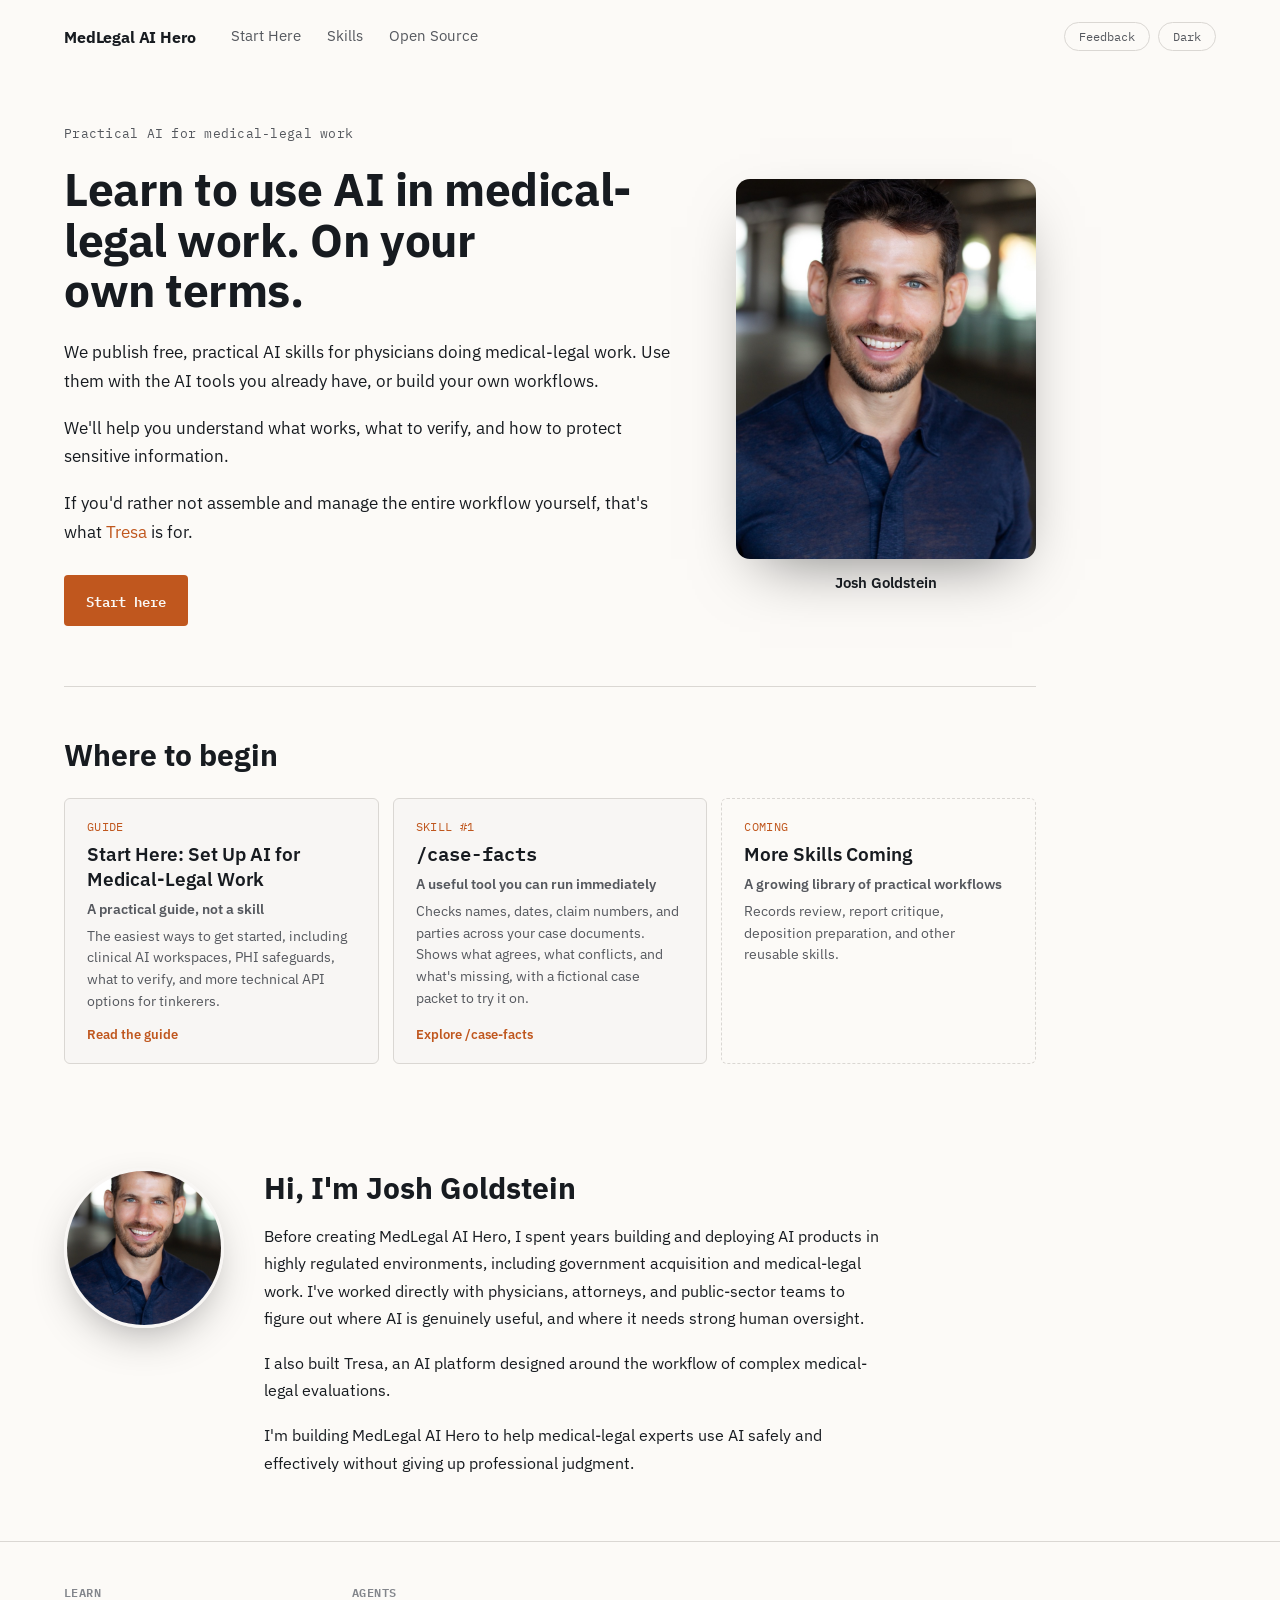
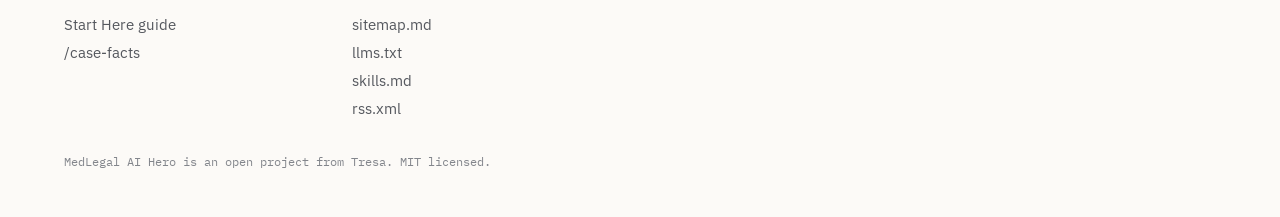
==== docs/index.html @ c1d2e27a "site: connect the Feedback form, warn against patient information The form posted to a placeholder I" ====
<!DOCTYPE html>
<html lang="en">
<head>
<meta charset="utf-8">
<meta name="viewport" content="width=device-width, initial-scale=1">
<title>MedLegal AI Hero. Learn to use AI in medical-legal work.</title>
<meta name="description" content="Free, practical AI skills for physicians doing medical-legal work. Use them with the AI tools you already have, or build your own workflows.">
<link rel="preconnect" href="https://fonts.googleapis.com">
<link href="https://fonts.googleapis.com/css2?family=IBM+Plex+Sans:wght@400;500;600;700&family=IBM+Plex+Mono:wght@400;500;600&display=swap" rel="stylesheet">
<link rel="stylesheet" href="style.css">
<script>
  (function () {
    try {
      var t = localStorage.getItem('qme-theme');
      if (t === 'dark' || t === 'light') document.documentElement.dataset.theme = t;
    } catch (e) {}
  })();
</script>
</head>
<body>

<header class="top">
  <a class="brand" href="./" aria-current="page">MedLegal AI Hero</a>
  <nav class="nav" aria-label="Site">
    <a href="start-here.html">Start Here</a>
    <a href="skills.html">Skills</a>
    <a href="https://github.com/jkgoldst/qme-skills" target="_blank" rel="noopener">Open Source</a>
  </nav>
  <div class="top-actions">
    <button class="btn-pill" id="feedback-open">Feedback</button>
    <button class="btn-pill" id="theme-toggle" aria-label="Toggle dark mode">Dark</button>
  </div>
</header>

<main class="main">

  <section class="hero hero-split">
    <div class="hero-text">
      <div class="eyebrow">Practical AI for medical-legal work</div>
      <h1>Learn to use AI in medical-legal work. On your own terms.</h1>
      <div class="prose lede">
        <p>We publish free, practical AI skills for physicians doing medical-legal work. Use them with the AI tools you already have, or build your own workflows.</p>
        <p>We'll help you understand what works, what to verify, and how to protect sensitive information.</p>
        <p>If you'd rather not assemble and manage the entire workflow yourself, that's what <a class="accent" href="https://www.tresagroup.com/" target="_blank" rel="noopener">Tresa</a> is for.</p>
      </div>
      <div class="cta-row"><a class="btn-primary" href="start-here.html">Start here</a></div>
    </div>
    <figure class="hero-photo">
      <img src="assets/josh.jpg" alt="Josh Goldstein" onerror="this.parentNode.classList.add('missing')">
      <div class="photo-fallback" aria-hidden="true">JG</div>
      <figcaption><span class="photo-name">Josh Goldstein</span></figcaption>
    </figure>
  </section>

  <hr class="rule">
  <section class="path" id="path">
    <h2>Where to begin</h2>
    <div class="path-grid">
      <a class="path-card" href="start-here.html">
        <div class="path-step">Guide</div>
        <h3>Start Here: Set Up AI for Medical-Legal Work</h3>
        <div class="path-sub">A practical guide, not a skill</div>
        <div class="path-desc">The easiest ways to get started, including clinical AI workspaces, PHI safeguards, what to verify, and more technical API options for tinkerers.</div>
        <div class="m-link">Read the guide</div>
      </a>
      <a class="path-card" href="case-facts.html">
        <div class="path-step">Skill #1</div>
        <h3 class="mono">/case-facts</h3>
        <div class="path-sub">A useful tool you can run immediately</div>
        <div class="path-desc">Checks names, dates, claim numbers, and parties across your case documents. Shows what agrees, what conflicts, and what's missing, with a fictional case packet to try it on.</div>
        <div class="m-link">Explore /case-facts</div>
      </a>
      <div class="path-card soon">
        <div class="path-step">Coming</div>
        <h3>More Skills Coming</h3>
        <div class="path-sub">A growing library of practical workflows</div>
        <div class="path-desc">Records review, report critique, deposition preparation, and other reusable skills.</div>
      </div>
    </div>
  </section>

  <section class="bio" id="about">
    <img class="bio-photo" src="assets/josh.jpg" alt="Josh Goldstein">
    <div class="bio-text">
      <h2>Hi, I'm Josh Goldstein</h2>
      <div class="prose">
        <p>Before creating MedLegal AI Hero, I spent years building and deploying AI products in highly regulated environments, including government acquisition and medical-legal work. I've worked directly with physicians, attorneys, and public-sector teams to figure out where AI is genuinely useful, and where it needs strong human oversight.</p>
        <p>I also built Tresa, an AI platform designed around the workflow of complex medical-legal evaluations.</p>
        <p>I'm building MedLegal AI Hero to help medical-legal experts use AI safely and effectively without giving up professional judgment.</p>
      </div>
    </div>
  </section>

</main>

<footer class="foot">
  <div class="foot-cols">
    <div>
      <h3>Learn</h3>
      <ul>
        <li><a href="start-here.html">Start Here guide</a></li>
        <li><a href="case-facts.html">/case-facts</a></li>
      </ul>
    </div>
    <div>
      <h3>Agents</h3>
      <ul>
        <li><a href="sitemap.md" target="_blank" rel="noopener">sitemap.md</a></li>
        <li><a href="llms.txt" target="_blank" rel="noopener">llms.txt</a></li>
        <li><a href="skills.md" target="_blank" rel="noopener">skills.md</a></li>
        <li><a href="rss.xml" target="_blank" rel="noopener">rss.xml</a></li>
      </ul>
    </div>
  </div>
  <div class="foot-line">MedLegal AI Hero is an open project from Tresa. MIT licensed.</div>
</footer>

<dialog class="feedback" id="feedback">
  <form method="dialog" class="feedback-form" id="feedback-form" action="https://formspree.io/f/mqpqjgvn" data-endpoint="https://formspree.io/f/mqpqjgvn">
    <div class="feedback-head"><span>Feedback</span><button type="button" class="btn-pill" id="feedback-close" aria-label="Close">Close</button></div>
    <label>What would make this more useful?<textarea name="message" rows="5" required></textarea></label>
    <label>Email, if you want a reply<input type="email" name="email" autocomplete="email"></label>
    <input type="hidden" name="page" value="">
    <div class="feedback-foot">
      <button type="submit" class="btn-primary">Send</button>
      <span class="note">Goes to Formspree, then to us. Do not include patient information.</span>
    </div>
  </form>
  <div class="feedback-done" id="feedback-done" hidden>Thank you. Read and appreciated.</div>
</dialog>

<script src="site.js"></script>
</body>
</html>
---- docs/style.css ----
/* MedLegal AI Hero. Tokens from the original Claude Design canvas. */

:root {
  --hue: 45;
  --bg: oklch(0.985 0.004 75);
  --bg-alt: oklch(0.96 0.005 75);
  --surface: oklch(0.975 0.004 75);
  --rail-bg: oklch(0.965 0.005 75);
  --fg: oklch(0.22 0.012 260);
  --muted: oklch(0.46 0.01 260);
  --muted-faint: oklch(0.62 0.01 260);
  --border: oklch(0.88 0.006 75);
  --accent: oklch(0.58 0.15 var(--hue));
  --accent-border: oklch(0.60 0.15 var(--hue));
  --on-accent: oklch(0.98 0.004 75);
  --danger-text: oklch(0.42 0.15 25);
  --danger-bg: oklch(0.90 0.06 25);
  --terminal-bg: oklch(0.18 0.01 260);
  --terminal-fg: oklch(0.92 0.005 90);
  --terminal-muted: oklch(0.58 0.01 260);
  --terminal-border: oklch(0.28 0.012 260);
  --sans: 'IBM Plex Sans', sans-serif;
  --mono: 'IBM Plex Mono', monospace;
  --pad-x: 64px;
}

:root[data-theme="dark"] {
  --bg: oklch(0.17 0.008 260);
  --bg-alt: oklch(0.205 0.009 260);
  --surface: oklch(0.215 0.009 260);
  --rail-bg: oklch(0.15 0.008 260);
  --fg: oklch(0.93 0.006 90);
  --muted: oklch(0.68 0.01 260);
  --muted-faint: oklch(0.50 0.01 260);
  --border: oklch(0.30 0.012 260);
  --accent: oklch(0.72 0.15 var(--hue));
  --accent-border: oklch(0.72 0.15 var(--hue));
  --on-accent: oklch(0.15 0.01 260);
  --danger-text: oklch(0.75 0.14 25);
  --danger-bg: oklch(0.30 0.09 25);
  --terminal-bg: oklch(0.12 0.01 260);
  --terminal-fg: oklch(0.90 0.005 90);
  --terminal-border: oklch(0.26 0.012 260);
}

@media (prefers-color-scheme: dark) {
  :root:not([data-theme="light"]) {
    --bg: oklch(0.17 0.008 260);
    --bg-alt: oklch(0.205 0.009 260);
    --surface: oklch(0.215 0.009 260);
    --rail-bg: oklch(0.15 0.008 260);
    --fg: oklch(0.93 0.006 90);
    --muted: oklch(0.68 0.01 260);
    --muted-faint: oklch(0.50 0.01 260);
    --border: oklch(0.30 0.012 260);
    --accent: oklch(0.72 0.15 var(--hue));
    --accent-border: oklch(0.72 0.15 var(--hue));
    --on-accent: oklch(0.15 0.01 260);
    --danger-text: oklch(0.75 0.14 25);
    --danger-bg: oklch(0.30 0.09 25);
    --terminal-bg: oklch(0.12 0.01 260);
    --terminal-fg: oklch(0.90 0.005 90);
    --terminal-border: oklch(0.26 0.012 260);
  }
}

* { box-sizing: border-box; }
body {
  margin: 0;
  font-family: var(--sans);
  background: var(--bg);
  color: var(--fg);
  min-height: 100vh;
  transition: background 0.2s, color 0.2s;
}
a { text-decoration: none; color: inherit; }
button { font: inherit; cursor: pointer; }
ol, ul { list-style: none; margin: 0; padding: 0; }
h1, h2, h3, p { margin: 0; }
.mono { font-family: var(--mono); }
.muted { color: var(--muted); }
.danger { color: var(--danger-text); font-weight: 600; }
.accent { color: var(--accent); }

/* Main */
.main { max-width: 1100px; }
.btn-pill { background: none; border: 1px solid var(--border); border-radius: 20px; padding: 6px 14px; font-family: var(--mono); font-size: 12px; color: var(--muted); }
.btn-outline { background: none; border: 1px solid var(--border); border-radius: 4px; padding: 14px 22px; font-family: var(--mono); font-size: 14px; color: var(--fg); display: inline-block; }
.topbar .btn-outline { padding: 8px 12px; font-family: var(--sans); font-size: 13px; }
.btn-primary { background: var(--accent); color: var(--on-accent); font-family: var(--mono); font-size: 14px; font-weight: 600; padding: 14px 22px; border-radius: 4px; display: inline-block; }

/* Hero */
.hero { padding: 64px var(--pad-x) 72px; max-width: calc(900px + var(--pad-x)); }
.eyebrow { font-family: var(--mono); font-size: 13px; color: var(--muted); margin-bottom: 22px; letter-spacing: 0.02em; }
.cmd { font-family: var(--mono); font-size: 40px; font-weight: 600; color: var(--accent); margin-bottom: 20px; letter-spacing: -0.01em; }
h1 { font-size: 46px; line-height: 1.1; font-weight: 700; margin: 0 0 22px; letter-spacing: -0.01em; text-wrap: pretty; }
.lede { font-size: 18px; line-height: 1.65; color: var(--muted); max-width: 640px; margin-bottom: 36px; text-wrap: pretty; }
.lede-sm { font-size: 16px; line-height: 1.65; color: var(--muted); max-width: 640px; margin-bottom: 44px; }
.cta-row { display: flex; flex-wrap: wrap; gap: 14px; margin-bottom: 20px; }

/* Install box */
.install { margin-top: 38px; max-width: 620px; border: 1px solid var(--border); border-radius: 6px; background: var(--surface); overflow: hidden; }
.tabs { display: flex; border-bottom: 1px solid var(--border); }
.tab { flex: 1; background: none; border: 0; padding: 12px 14px; font-family: var(--mono); font-size: 13px; color: var(--muted); border-bottom: 2px solid transparent; }
.tab.active { color: var(--fg); border-bottom-color: var(--accent); }
.tab-panel { padding: 20px 22px; }
.steps { list-style: decimal; padding-left: 22px; display: flex; flex-direction: column; gap: 10px; font-size: 15px; line-height: 1.55; }
.steps a { color: var(--accent); font-weight: 600; }
.note { font-size: 13px; color: var(--muted-faint); margin-top: 14px; line-height: 1.55; }
.terminal { background: var(--terminal-bg); border-radius: 6px; padding: 20px 22px; display: flex; align-items: center; justify-content: space-between; gap: 16px; }
.terminal-cmd { font-family: var(--mono); font-size: 14px; color: var(--terminal-fg); overflow-x: auto; white-space: nowrap; }
.terminal .prompt { color: var(--terminal-muted); }
.btn-terminal { background: none; border: 1px solid var(--terminal-border); color: var(--terminal-fg); font-family: var(--mono); font-size: 12px; padding: 8px 12px; border-radius: 4px; flex-shrink: 0; }

/* Bands */
.band { padding: 80px var(--pad-x); background: var(--bg-alt); border-top: 1px solid var(--border); border-bottom: 1px solid var(--border); }
.band-inner { max-width: 960px; }
.band-inner.wide { max-width: 1040px; }
h2 { font-size: 30px; font-weight: 700; margin-bottom: 36px; }
.band-inner.wide h2 { margin-bottom: 12px; }
.band-inner.wide .lede-sm { max-width: 600px; margin-bottom: 40px; }

.controls { border-top: 1px solid var(--border); }
.controls li { display: flex; gap: 20px; padding: 16px 0; border-bottom: 1px solid var(--border); align-items: baseline; }
.controls .idx { font-family: var(--mono); font-size: 13px; color: var(--accent); flex-shrink: 0; width: 26px; }
.controls li > span:last-child { font-size: 16px; line-height: 1.5; }
.foot-note { margin-top: 24px; font-size: 14px; color: var(--muted-faint); }
.foot-note a { color: var(--accent); }

/* Sample finding */
.sample { padding: 20px var(--pad-x) 90px; }
.finding { max-width: 760px; border-radius: 8px; overflow: hidden; background: var(--terminal-bg); box-shadow: 0 20px 60px -20px rgba(0,0,0,0.35); }
.finding-head { display: flex; align-items: center; justify-content: space-between; padding: 14px 22px; border-bottom: 1px solid var(--terminal-border); }
.finding-label { font-family: var(--mono); font-size: 12px; color: var(--terminal-muted); letter-spacing: 0.03em; }
.pill-danger { font-family: var(--mono); font-size: 12px; font-weight: 600; color: var(--danger-text); background: var(--danger-bg); padding: 4px 10px; border-radius: 3px; }
.finding-body { padding: 28px 26px 30px; }
.finding-title { font-size: 19px; font-weight: 600; color: var(--terminal-fg); margin-bottom: 18px; line-height: 1.4; }
.finding-status { display: flex; align-items: center; gap: 10px; margin-bottom: 20px; font-family: var(--mono); font-size: 13px; }
.finding-status .muted { color: var(--terminal-muted); }
.verified { display: inline-flex; align-items: center; gap: 6px; color: var(--accent); font-weight: 600; }
.dot { width: 6px; height: 6px; border-radius: 50%; background: var(--accent); display: inline-block; }
.finding-fields { margin: 0; display: flex; flex-direction: column; gap: 16px; font-size: 14.5px; line-height: 1.6; }
.finding-fields dt { font-family: var(--mono); font-size: 12px; color: var(--terminal-muted); margin-bottom: 4px; letter-spacing: 0.03em; }
.finding-fields dd { margin: 0 0 0; color: var(--terminal-fg); }
.finding-fields dd + dt { margin-top: 0; }
.finding-foot { margin-top: 22px; padding-top: 16px; border-top: 1px solid var(--terminal-border); font-family: var(--mono); font-size: 12px; color: var(--terminal-muted); }
.sample .foot-note { max-width: 760px; margin-top: 16px; font-size: 13px; }

/* Header + footer */
.top { display: flex; align-items: center; gap: 36px; padding: 20px var(--pad-x) 0; }
.brand { font-weight: 700; font-size: 16px; letter-spacing: -0.01em; }
.nav { display: flex; gap: 26px; flex: 1; }
.nav a { font-size: 14.5px; color: var(--muted); padding: 6px 0; border-bottom: 2px solid transparent; }
.nav a:hover { color: var(--fg); }
.nav a[aria-current="page"] { color: var(--fg); font-weight: 600; border-bottom-color: var(--accent); }
.foot { padding: 40px var(--pad-x) 48px; border-top: 1px solid var(--border); margin-top: 40px; }
.foot-cols { display: grid; grid-template-columns: repeat(auto-fit, minmax(200px, 240px)); gap: 32px 48px; margin-bottom: 36px; }
.foot h3 { font-family: var(--mono); font-size: 12px; font-weight: 600; letter-spacing: 0.04em; text-transform: uppercase; color: var(--muted-faint); margin: 0 0 12px; }
.foot ul { list-style: none; margin: 0; padding: 0; display: flex; flex-direction: column; gap: 8px; }
.foot li a, .foot-placeholder { font-size: 14.5px; color: var(--muted); }
.foot li a:hover { color: var(--fg); }
.foot-placeholder { color: var(--muted-faint); cursor: default; }
.foot-line { font-family: var(--mono); font-size: 12px; color: var(--muted-faint); }

/* Hero */
.hero { padding: 72px var(--pad-x) 32px; }
.hero h1 { font-size: 52px; }
.hero .lede { margin-bottom: 28px; }
.hero-sub h1 { margin-bottom: 8px; }
.hero-sub .cmd { font-size: 22px; margin-bottom: 18px; }
.hero-sub .lede-sm { margin-bottom: 28px; }

/* Lifecycle strip */
.strip { padding: 16px var(--pad-x) 48px; }
.tl { position: relative; padding-top: 6px; }
.tl-line { position: absolute; left: 0; right: 0; top: 11px; height: 1px; background: var(--border); }
.tl-ticks { display: grid; grid-template-columns: repeat(7, 1fr); position: relative; }
.tick { display: flex; flex-direction: column; gap: 10px; }
.tick-dot { width: 11px; height: 11px; border-radius: 50%; border: 1px solid var(--border); background: var(--bg); display: block; }
.tick.pinned .tick-dot { background: var(--accent); border-color: var(--accent); }
.tick-label { font-size: 13px; color: var(--muted-faint); }
.tick.pinned .tick-label { color: var(--fg); font-weight: 600; }
.tl-cards { display: grid; grid-template-columns: repeat(7, 1fr); gap: 0 12px; margin-top: 18px; }
.tl-card { grid-column: var(--slot) / span 2; border: 1px solid var(--accent-border); border-radius: 6px; padding: 16px 18px; background: var(--surface); display: block; transition: box-shadow 0.15s; }
.tl-card:hover { box-shadow: 0 6px 24px -12px rgba(0,0,0,0.35); }
.m-name { font-size: 15px; font-weight: 600; }
.m-cmd { font-family: var(--mono); font-size: 13px; color: var(--accent); margin-top: 4px; }
.m-cmd.invite { font-family: var(--sans); color: var(--muted); font-style: italic; }
.m-desc { font-size: 13.5px; color: var(--muted); line-height: 1.5; margin-top: 8px; }
.m-link { font-size: 13px; color: var(--accent); font-weight: 600; margin-top: 10px; }
.strip-note { font-size: 13px; color: var(--muted-faint); margin-top: 14px; font-family: var(--mono); }

/* Sections */
.peer { padding: 56px var(--pad-x); border-top: 1px solid var(--border); border-bottom: 1px solid var(--border); background: var(--bg-alt); }
.peer-line { font-size: 24px; line-height: 1.35; font-weight: 600; max-width: 760px; text-wrap: pretty; }
.peer-sub { margin-top: 14px; font-size: 15px; color: var(--muted); max-width: 640px; }
.peer-sub a { color: var(--accent); font-weight: 600; }
.section { padding: 64px var(--pad-x) 24px; max-width: calc(760px + var(--pad-x)); }
.section.wide { max-width: calc(1040px + var(--pad-x)); }
.section h2 { margin-bottom: 16px; }
.section .lede-sm { margin-bottom: 0; }
.numbered { list-style: decimal; padding-left: 22px; display: flex; flex-direction: column; gap: 12px; font-size: 16px; line-height: 1.55; max-width: 640px; }
.start { padding: 64px var(--pad-x) 32px; max-width: calc(680px + var(--pad-x)); }
.start h2 { margin-bottom: 12px; }
.start .lede-sm { margin-bottom: 24px; }
.trust { padding: 32px var(--pad-x) 48px; max-width: calc(680px + var(--pad-x)); }

/* Two ways */
.ways { padding: 56px var(--pad-x) 48px; max-width: calc(1000px + var(--pad-x)); }
.ways h2 { margin-bottom: 28px; }
.ways-grid { display: grid; grid-template-columns: repeat(2, minmax(0, 1fr)); gap: 40px; }
.way h3 { font-size: 20px; font-weight: 600; margin-bottom: 14px; line-height: 1.3; }
.way .prose { font-size: 16px; gap: 14px; }
.ways-line { margin-top: 36px; font-size: 20px; font-weight: 600; line-height: 1.4; max-width: 760px; text-wrap: pretty; }
.ways-cta { margin-top: 12px; font-size: 15px; }
.ways-cta a { color: var(--accent); font-weight: 600; }
.skill-group { font-family: var(--mono); font-size: 13px; font-weight: 600; letter-spacing: 0.03em; text-transform: uppercase; color: var(--muted); margin: 0 0 14px; }
.skills-more + .skill-group { margin-top: 40px; }
.skill-group-empty { font-size: 15px; color: var(--muted-faint); }
.trust h2 { margin-bottom: 12px; }
.trust .lede-sm { margin-bottom: 0; }
.compat { margin-top: 20px; font-size: 13.5px; color: var(--muted); line-height: 1.55; border-top: 1px solid var(--border); padding-top: 14px; }
.compat-label { font-family: var(--mono); font-size: 11px; letter-spacing: 0.04em; text-transform: uppercase; color: var(--muted-faint); margin-right: 8px; }
.tech { margin: 24px var(--pad-x) 40px; max-width: 680px; border-top: 1px solid var(--border); padding-top: 20px; }
.tech summary { font-family: var(--mono); font-size: 13px; color: var(--muted); cursor: pointer; }
.tech-body { margin-top: 18px; display: flex; flex-direction: column; gap: 14px; font-size: 14px; color: var(--muted); line-height: 1.55; }
.tech-body a { color: var(--accent); }
.band .controls { margin-top: -12px; }

/* Families table */
.families { width: 100%; border-collapse: collapse; font-size: 14.5px; line-height: 1.5; margin-top: 8px; }
.families th { text-align: left; font-family: var(--mono); font-size: 11px; letter-spacing: 0.04em; text-transform: uppercase; color: var(--muted-faint); padding: 0 16px 10px 0; border-bottom: 1px solid var(--border); font-weight: 500; }
.families td { padding: 14px 16px 14px 0; border-bottom: 1px solid var(--border); vertical-align: top; }
.families td:first-child { font-weight: 600; white-space: nowrap; }
.families td:nth-child(3) { color: var(--muted); }
.tag-open, .tag-managed { font-family: var(--mono); font-size: 11px; padding: 2px 8px; border-radius: 3px; white-space: nowrap; }
.tag-open { color: var(--on-accent); background: var(--accent); }
.tag-managed { color: var(--muted); border: 1px solid var(--border); }

/* Invitation form */
.invite { display: flex; flex-direction: column; gap: 16px; max-width: 420px; }
.invite label { display: flex; flex-direction: column; gap: 6px; font-size: 14px; font-weight: 500; }
.invite input { font: inherit; padding: 10px 12px; border: 1px solid var(--border); border-radius: 4px; background: var(--surface); color: var(--fg); }
.invite input:focus { outline: 2px solid var(--accent); outline-offset: 1px; }
.invite .btn-primary { align-self: flex-start; border: 0; }
.invite .note { margin-top: 0; }
.invite-done { font-size: 16px; color: var(--fg); }

/* Mobile */
@media (max-width: 860px) {
  :root { --pad-x: 20px; }
  .hero { padding-top: 40px; }
  .hero h1 { font-size: 36px; }
  .tl-ticks, .tl-cards { grid-template-columns: 1fr; gap: 12px; }
  .tl-line { display: none; }
  .tick { flex-direction: row; align-items: center; }
  .tl-card { grid-column: auto; }
  .families thead { display: none; }
  .families td { display: block; padding: 4px 0; border: 0; white-space: normal; }
  .families td:first-child { padding-top: 14px; }
  .families tr { display: block; border-bottom: 1px solid var(--border); padding-bottom: 12px; }
}

[hidden] { display: none !important; }

/* Start Here: split hero with photo */
.hero-split { display: grid; grid-template-columns: minmax(0, 1fr) 300px; gap: 48px; align-items: center; max-width: calc(1040px + var(--pad-x)); }
.hero-split h1 { font-size: 46px; }
.hero-photo { margin: 0; display: flex; flex-direction: column; align-items: center; gap: 14px; }
.hero-photo img { width: 300px; height: 380px; border-radius: 14px; object-fit: cover; object-position: 50% 20%; box-shadow: 0 24px 60px -24px rgba(0,0,0,0.5); display: block; }
.photo-fallback { display: none; width: 300px; height: 380px; border-radius: 14px; background: var(--bg-alt); border: 1px dashed var(--border); color: var(--muted-faint); font-family: var(--mono); font-size: 40px; align-items: center; justify-content: center; }
.hero-photo.missing img { display: none; }
.hero-photo.missing .photo-fallback { display: flex; }
.hero-photo figcaption { display: flex; flex-direction: column; align-items: center; gap: 2px; }
.photo-name { font-size: 15px; font-weight: 600; }
.photo-role { font-family: var(--mono); font-size: 12px; color: var(--muted-faint); }

/* Why section */
.why { padding: 56px var(--pad-x) 24px; max-width: calc(680px + var(--pad-x)); }
.why h2 { margin-bottom: 20px; }
.prose { display: flex; flex-direction: column; gap: 18px; font-size: 17px; line-height: 1.7; color: var(--fg); text-wrap: pretty; }
.why .prose p:last-child { font-weight: 600; }

@media (max-width: 860px) {
  .top { flex-wrap: wrap; gap: 12px 20px; }
  .nav { order: 3; flex-basis: 100%; gap: 18px; overflow-x: auto; }
  .hero-split { grid-template-columns: 1fr; gap: 32px; }
  .ways-grid { grid-template-columns: 1fr; gap: 28px; }
  .hero-photo { order: -1; align-items: flex-start; }
  .hero-photo img, .photo-fallback { width: 160px; height: 200px; }
  .hero-photo figcaption { align-items: flex-start; }
}

/* Dividers */
.rule { border: 0; border-top: 1px solid var(--border); margin: 8px var(--pad-x) 0; }

/* Skills summary */
.skills-summary { padding: 56px var(--pad-x) 40px; max-width: calc(1000px + var(--pad-x)); }
.skills-summary h2 { margin-bottom: 12px; }
.skills-summary .lede-sm { margin-bottom: 28px; }
.skill-grid { display: grid; grid-template-columns: repeat(2, minmax(0, 1fr)); gap: 14px; }
.skill-card { border: 1px solid var(--border); border-radius: 6px; padding: 18px 20px; background: var(--surface); display: block; transition: box-shadow 0.15s, border-color 0.15s; }
.skill-card:hover { border-color: var(--accent-border); box-shadow: 0 6px 24px -12px rgba(0,0,0,0.35); }
.skill-head { display: flex; justify-content: space-between; align-items: center; gap: 12px; }
.skills-more { margin-top: 20px; font-size: 14px; }
.skills-more a { color: var(--accent); font-weight: 600; }
.trust { padding-top: 48px; }

/* Bio */
.bio { display: grid; grid-template-columns: 160px minmax(0, 1fr); gap: 40px; align-items: start; padding: 64px var(--pad-x) 24px; max-width: calc(880px + var(--pad-x)); }
.bio-photo { width: 160px; height: 160px; border-radius: 50%; object-fit: cover; border: 3px solid var(--surface); box-shadow: 0 16px 48px -18px rgba(0,0,0,0.45); }
.bio h2 { margin-bottom: 16px; }
.bio .prose { font-size: 16px; }

@media (max-width: 860px) {
  .skill-grid { grid-template-columns: 1fr; }
  .bio { grid-template-columns: 1fr; gap: 20px; }
  .bio-photo { width: 120px; height: 120px; }
}

/* Header actions + feedback dialog */
.top-actions { display: flex; gap: 8px; align-items: center; }
.feedback { border: 1px solid var(--border); border-radius: 8px; background: var(--bg); color: var(--fg); padding: 0; width: min(440px, calc(100vw - 32px)); box-shadow: 0 30px 80px -30px rgba(0,0,0,0.5); }
.feedback::backdrop { background: rgba(0,0,0,0.35); }
.feedback-form { display: flex; flex-direction: column; gap: 14px; padding: 18px 20px 20px; }
.feedback-head { display: flex; justify-content: space-between; align-items: center; font-weight: 600; }
.feedback-form label { display: flex; flex-direction: column; gap: 6px; font-size: 14px; font-weight: 500; }
.feedback-form textarea, .feedback-form input { font: inherit; padding: 10px 12px; border: 1px solid var(--border); border-radius: 4px; background: var(--surface); color: var(--fg); resize: vertical; }
.feedback-form textarea:focus, .feedback-form input:focus { outline: 2px solid var(--accent); outline-offset: 1px; }
.feedback-foot { display: flex; align-items: center; gap: 14px; }
.feedback-foot .btn-primary { border: 0; }
.feedback-foot .note { margin-top: 0; }
.feedback-done { padding: 24px 20px; font-size: 16px; }

/* Path cards (home) */
.path { padding: 48px var(--pad-x) 40px; max-width: calc(1040px + var(--pad-x)); }
.path h2 { margin-bottom: 24px; }
.path-grid { display: grid; grid-template-columns: repeat(3, minmax(0, 1fr)); gap: 14px; }
.path-card { border: 1px solid var(--border); border-radius: 6px; padding: 20px 22px; background: var(--surface); display: flex; flex-direction: column; gap: 8px; transition: box-shadow 0.15s, border-color 0.15s; }
a.path-card:hover { border-color: var(--accent-border); box-shadow: 0 6px 24px -12px rgba(0,0,0,0.35); }
.path-card.soon { background: none; border-style: dashed; }
.path-step { font-family: var(--mono); font-size: 12px; color: var(--accent); letter-spacing: 0.03em; text-transform: uppercase; }
.path-card h3 { font-size: 19px; font-weight: 600; line-height: 1.3; }
.path-sub { font-size: 14px; font-weight: 600; color: var(--muted); }
.path-desc { font-size: 14px; color: var(--muted); line-height: 1.55; }
.path-card .m-link { margin-top: auto; padding-top: 6px; }

/* Long-form pages (guide, skill) */
.article { padding: 8px var(--pad-x) 32px; max-width: calc(720px + var(--pad-x)); }
.article h2 { font-size: 26px; margin: 48px 0 16px; }
.article h3 { font-size: 19px; font-weight: 600; margin: 32px 0 12px; }
.article p, .article li { font-size: 17px; line-height: 1.7; }
.article p + p, .article p + ul, .article ul + p, .article ol + p, .article p + ol, .article p + table, .article table + p { margin-top: 14px; }
.article a { color: var(--accent); font-weight: 600; }
.article ul { list-style: disc; padding-left: 22px; display: flex; flex-direction: column; gap: 8px; }
.article ol { list-style: decimal; padding-left: 22px; display: flex; flex-direction: column; gap: 8px; }
.article code, .article .mono { font-family: var(--mono); font-size: 0.92em; }
.article .callout { border-left: 3px solid var(--accent); padding: 4px 0 4px 18px; font-weight: 600; }
.article .fine { font-size: 14px; color: var(--muted); font-style: italic; margin-top: 40px; padding-top: 18px; border-top: 1px solid var(--border); }
.article table { border-collapse: collapse; font-size: 15px; width: 100%; }
.article th { text-align: left; font-family: var(--mono); font-size: 11px; letter-spacing: 0.04em; text-transform: uppercase; color: var(--muted-faint); padding: 0 16px 8px 0; border-bottom: 1px solid var(--border); font-weight: 500; }
.article td { padding: 10px 16px 10px 0; border-bottom: 1px solid var(--border); }
.article .terminal { margin-top: 14px; }
.article .finding { margin-top: 18px; }
.article .finding-fields dd { font-size: 15px; }

@media (max-width: 860px) {
  .path-grid { grid-template-columns: 1fr; }
  .article h2 { font-size: 23px; }
}
.article .finding-fields { gap: 2px; }
.article .finding-fields dt:not(:first-child) { margin-top: 14px; }
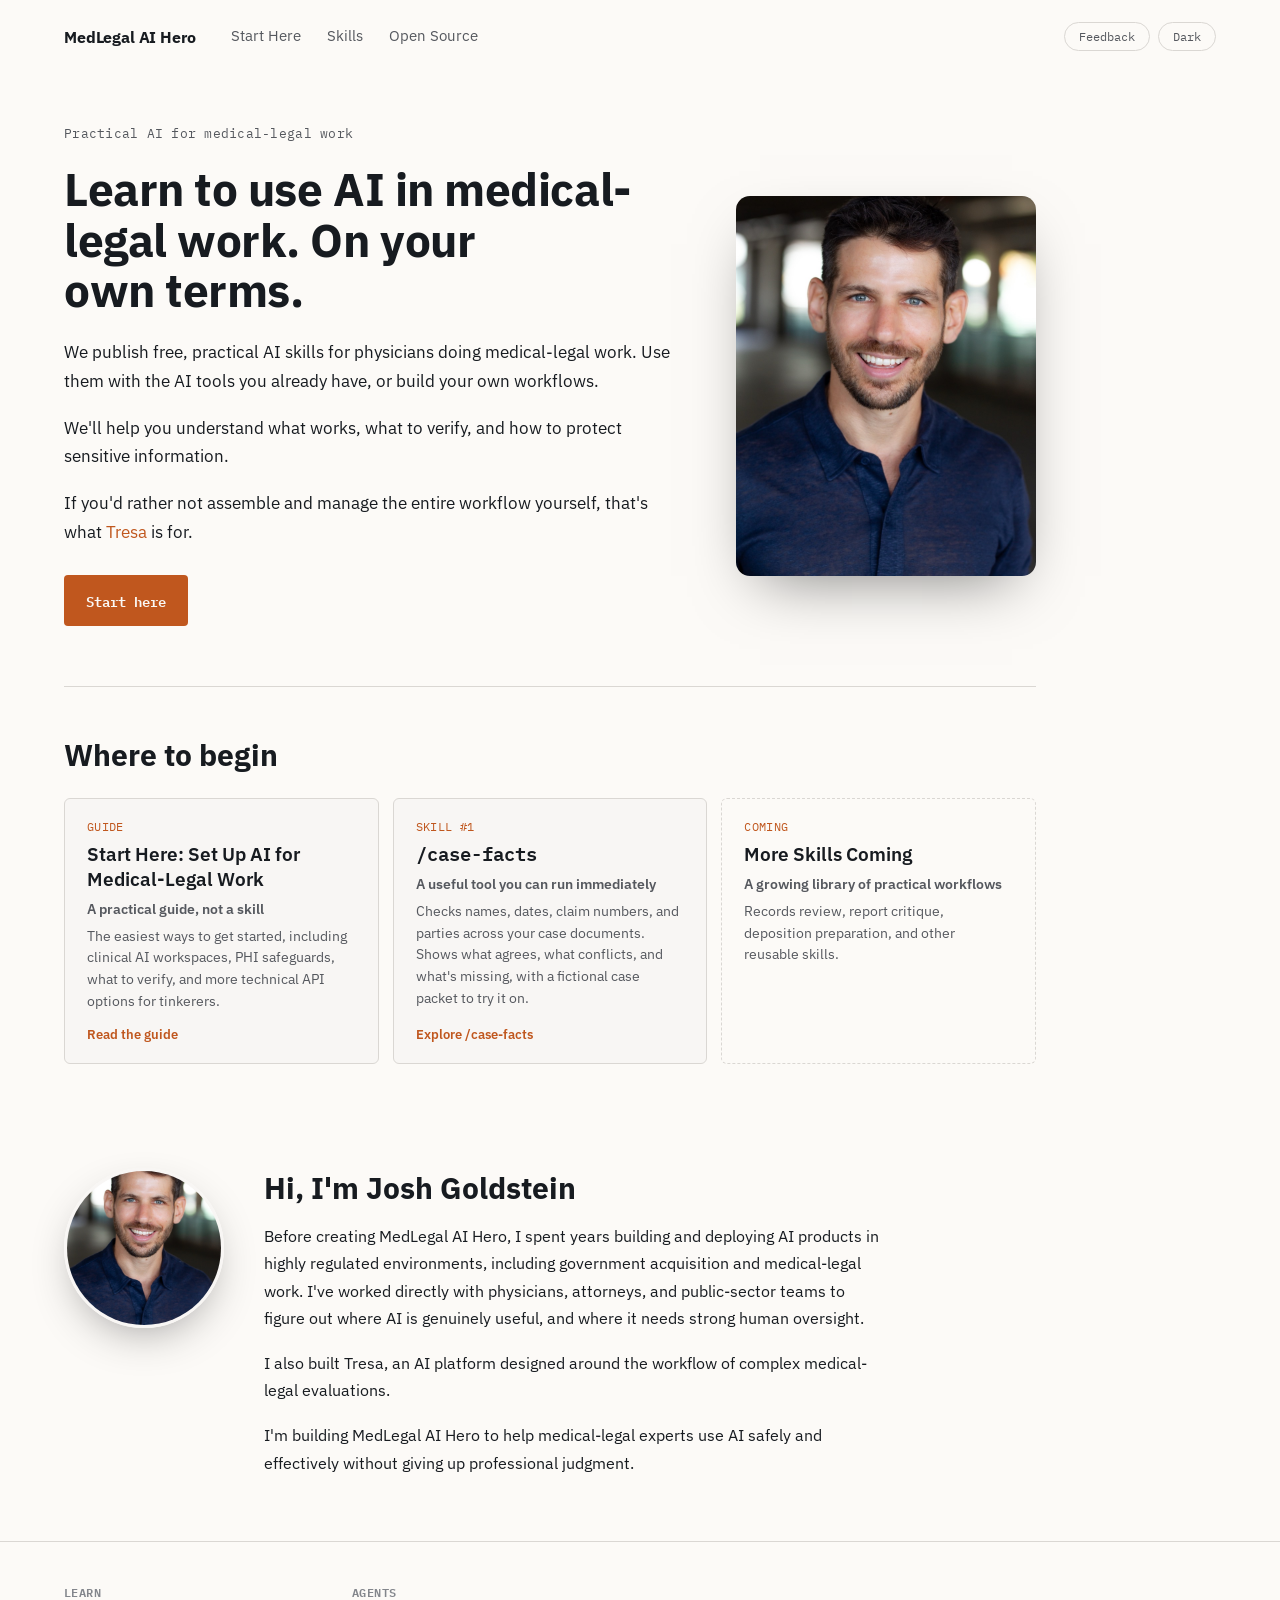
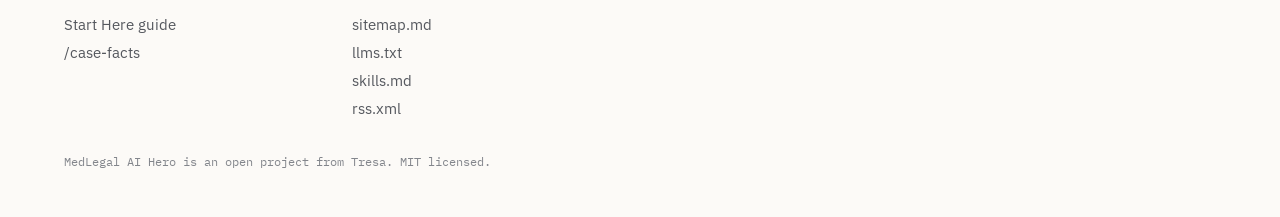
==== commit 6f29fabc: "site: remove the name caption under the home page portrait Co-Authored-By: Claude Fable 5.2 <noreply" ====
--- a/docs/index.html
+++ b/docs/index.html
@@ -48,7 +48,6 @@
     <figure class="hero-photo">
       <img src="assets/josh.jpg" alt="Josh Goldstein" onerror="this.parentNode.classList.add('missing')">
       <div class="photo-fallback" aria-hidden="true">JG</div>
-      <figcaption><span class="photo-name">Josh Goldstein</span></figcaption>
     </figure>
   </section>
 
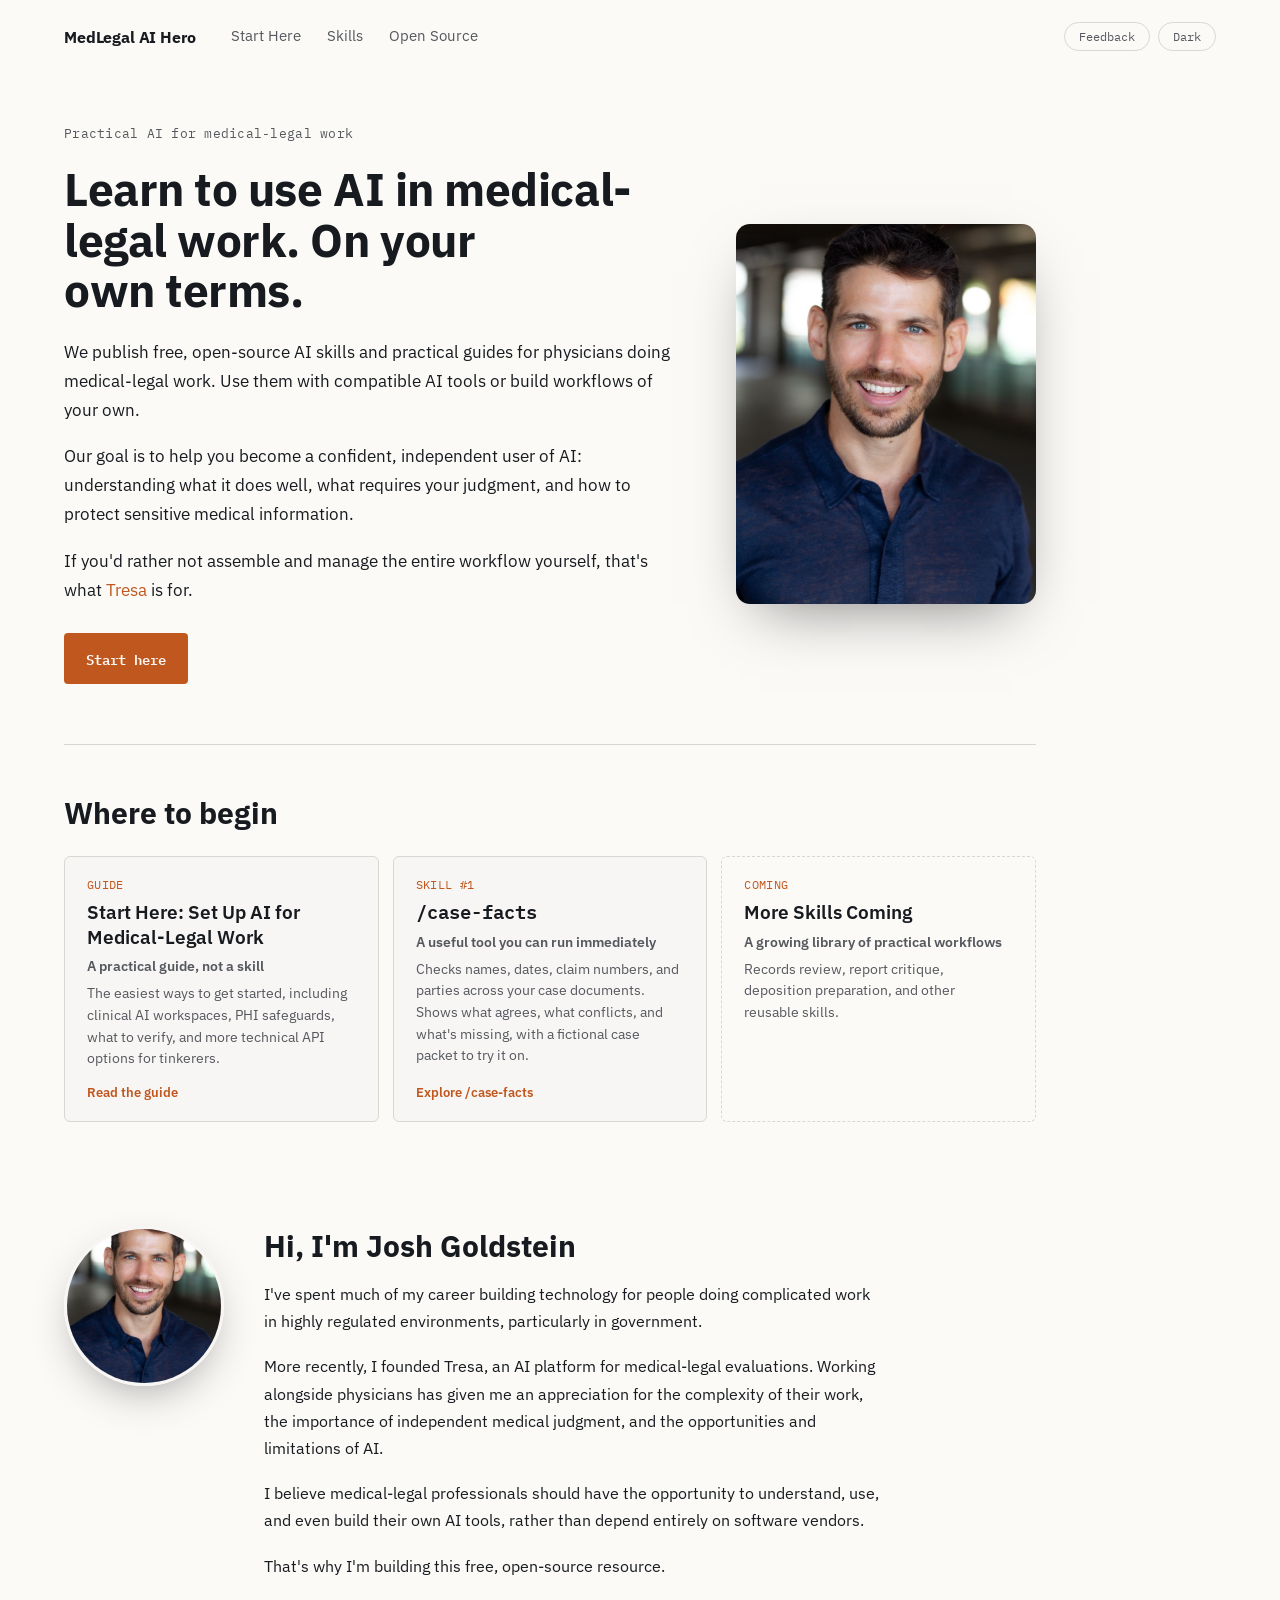
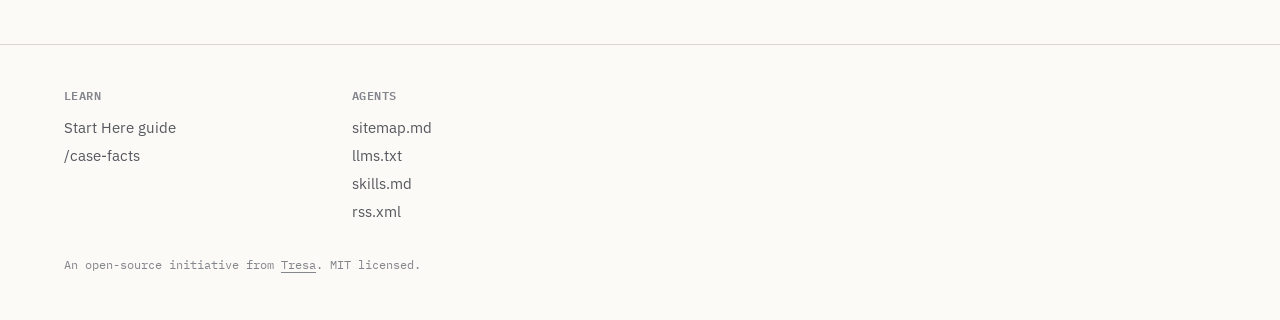
==== commit 23711d39: "site: new home blurb and bio, footer line links to Tresa Co-Authored-By: Claude Fable 5.2 <noreply@a" ====
--- a/docs/index.html
+++ b/docs/index.html
@@ -24,7 +24,7 @@
   <nav class="nav" aria-label="Site">
     <a href="start-here.html">Start Here</a>
     <a href="skills.html">Skills</a>
-    <a href="https://github.com/jkgoldst/qme-skills" target="_blank" rel="noopener">Open Source</a>
+    <a href="https://github.com/jkgoldst/medlegal-ai-skills" target="_blank" rel="noopener">Open Source</a>
   </nav>
   <div class="top-actions">
     <button class="btn-pill" id="feedback-open">Feedback</button>
@@ -39,8 +39,8 @@
       <div class="eyebrow">Practical AI for medical-legal work</div>
       <h1>Learn to use AI in medical-legal work. On your own terms.</h1>
       <div class="prose lede">
-        <p>We publish free, practical AI skills for physicians doing medical-legal work. Use them with the AI tools you already have, or build your own workflows.</p>
-        <p>We'll help you understand what works, what to verify, and how to protect sensitive information.</p>
+        <p>We publish free, open-source AI skills and practical guides for physicians doing medical-legal work. Use them with compatible AI tools or build workflows of your own.</p>
+        <p>Our goal is to help you become a confident, independent user of AI: understanding what it does well, what requires your judgment, and how to protect sensitive medical information.</p>
         <p>If you'd rather not assemble and manage the entire workflow yourself, that's what <a class="accent" href="https://www.tresagroup.com/" target="_blank" rel="noopener">Tresa</a> is for.</p>
       </div>
       <div class="cta-row"><a class="btn-primary" href="start-here.html">Start here</a></div>
@@ -83,9 +83,10 @@
     <div class="bio-text">
       <h2>Hi, I'm Josh Goldstein</h2>
       <div class="prose">
-        <p>Before creating MedLegal AI Hero, I spent years building and deploying AI products in highly regulated environments, including government acquisition and medical-legal work. I've worked directly with physicians, attorneys, and public-sector teams to figure out where AI is genuinely useful, and where it needs strong human oversight.</p>
-        <p>I also built Tresa, an AI platform designed around the workflow of complex medical-legal evaluations.</p>
-        <p>I'm building MedLegal AI Hero to help medical-legal experts use AI safely and effectively without giving up professional judgment.</p>
+        <p>I've spent much of my career building technology for people doing complicated work in highly regulated environments, particularly in government.</p>
+        <p>More recently, I founded Tresa, an AI platform for medical-legal evaluations. Working alongside physicians has given me an appreciation for the complexity of their work, the importance of independent medical judgment, and the opportunities and limitations of AI.</p>
+        <p>I believe medical-legal professionals should have the opportunity to understand, use, and even build their own AI tools, rather than depend entirely on software vendors.</p>
+        <p>That's why I'm building this free, open-source resource.</p>
       </div>
     </div>
   </section>
@@ -111,7 +112,7 @@
       </ul>
     </div>
   </div>
-  <div class="foot-line">MedLegal AI Hero is an open project from Tresa. MIT licensed.</div>
+  <div class="foot-line">An open-source initiative from <a href="https://www.tresagroup.com/" target="_blank" rel="noopener">Tresa</a>. MIT licensed.</div>
 </footer>
 
 <dialog class="feedback" id="feedback">
--- a/docs/style.css
+++ b/docs/style.css
@@ -161,6 +161,8 @@
 .foot li a:hover { color: var(--fg); }
 .foot-placeholder { color: var(--muted-faint); cursor: default; }
 .foot-line { font-family: var(--mono); font-size: 12px; color: var(--muted-faint); }
+.foot-line a { color: inherit; text-decoration: underline; text-underline-offset: 3px; }
+.foot-line a:hover { color: var(--accent); }
 
 /* Hero */
 .hero { padding: 72px var(--pad-x) 32px; }
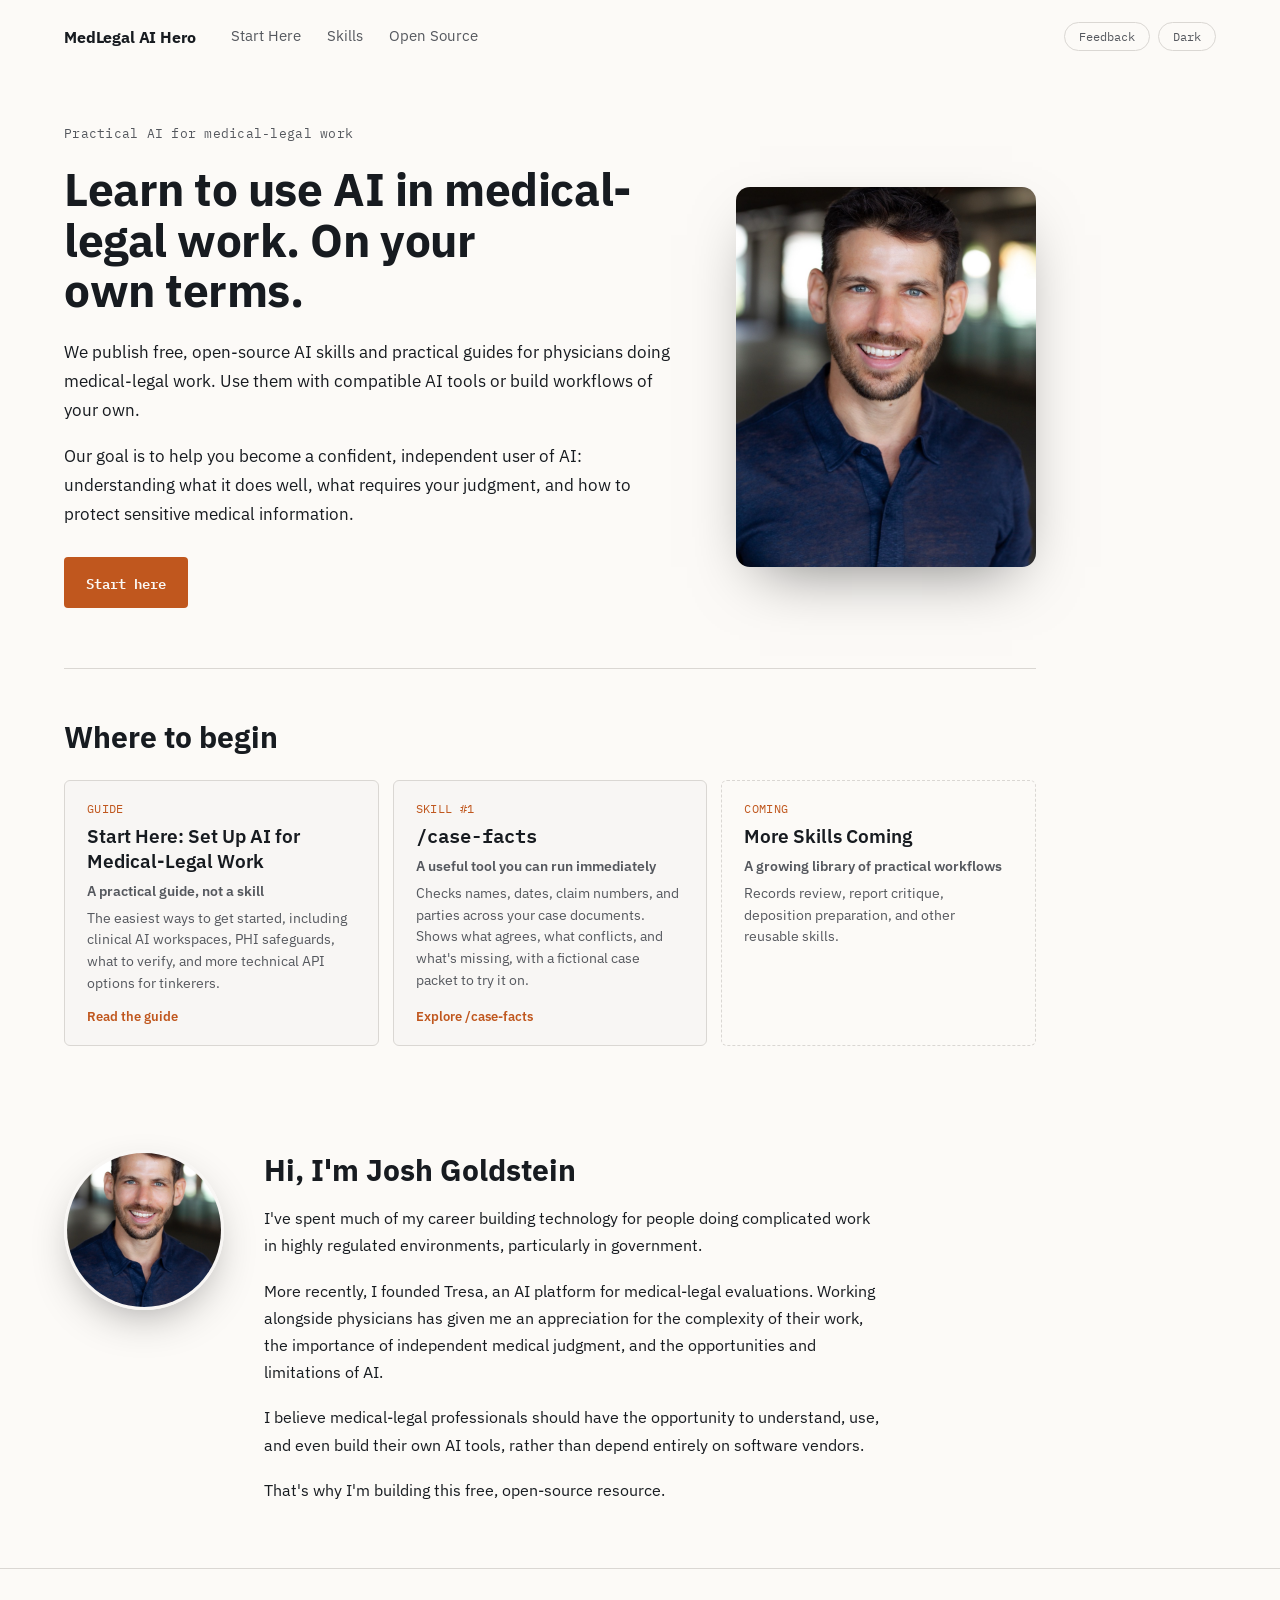
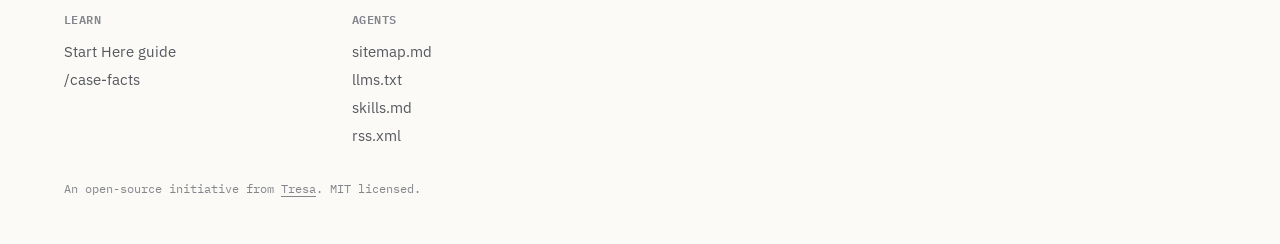
==== commit df712419: "site: Start Here as a first lesson, remove the Tresa pitch from both pages Start Here: a learning ob" ====
--- a/docs/index.html
+++ b/docs/index.html
@@ -41,7 +41,6 @@
       <div class="prose lede">
         <p>We publish free, open-source AI skills and practical guides for physicians doing medical-legal work. Use them with compatible AI tools or build workflows of your own.</p>
         <p>Our goal is to help you become a confident, independent user of AI: understanding what it does well, what requires your judgment, and how to protect sensitive medical information.</p>
-        <p>If you'd rather not assemble and manage the entire workflow yourself, that's what <a class="accent" href="https://www.tresagroup.com/" target="_blank" rel="noopener">Tresa</a> is for.</p>
       </div>
       <div class="cta-row"><a class="btn-primary" href="start-here.html">Start here</a></div>
     </div>
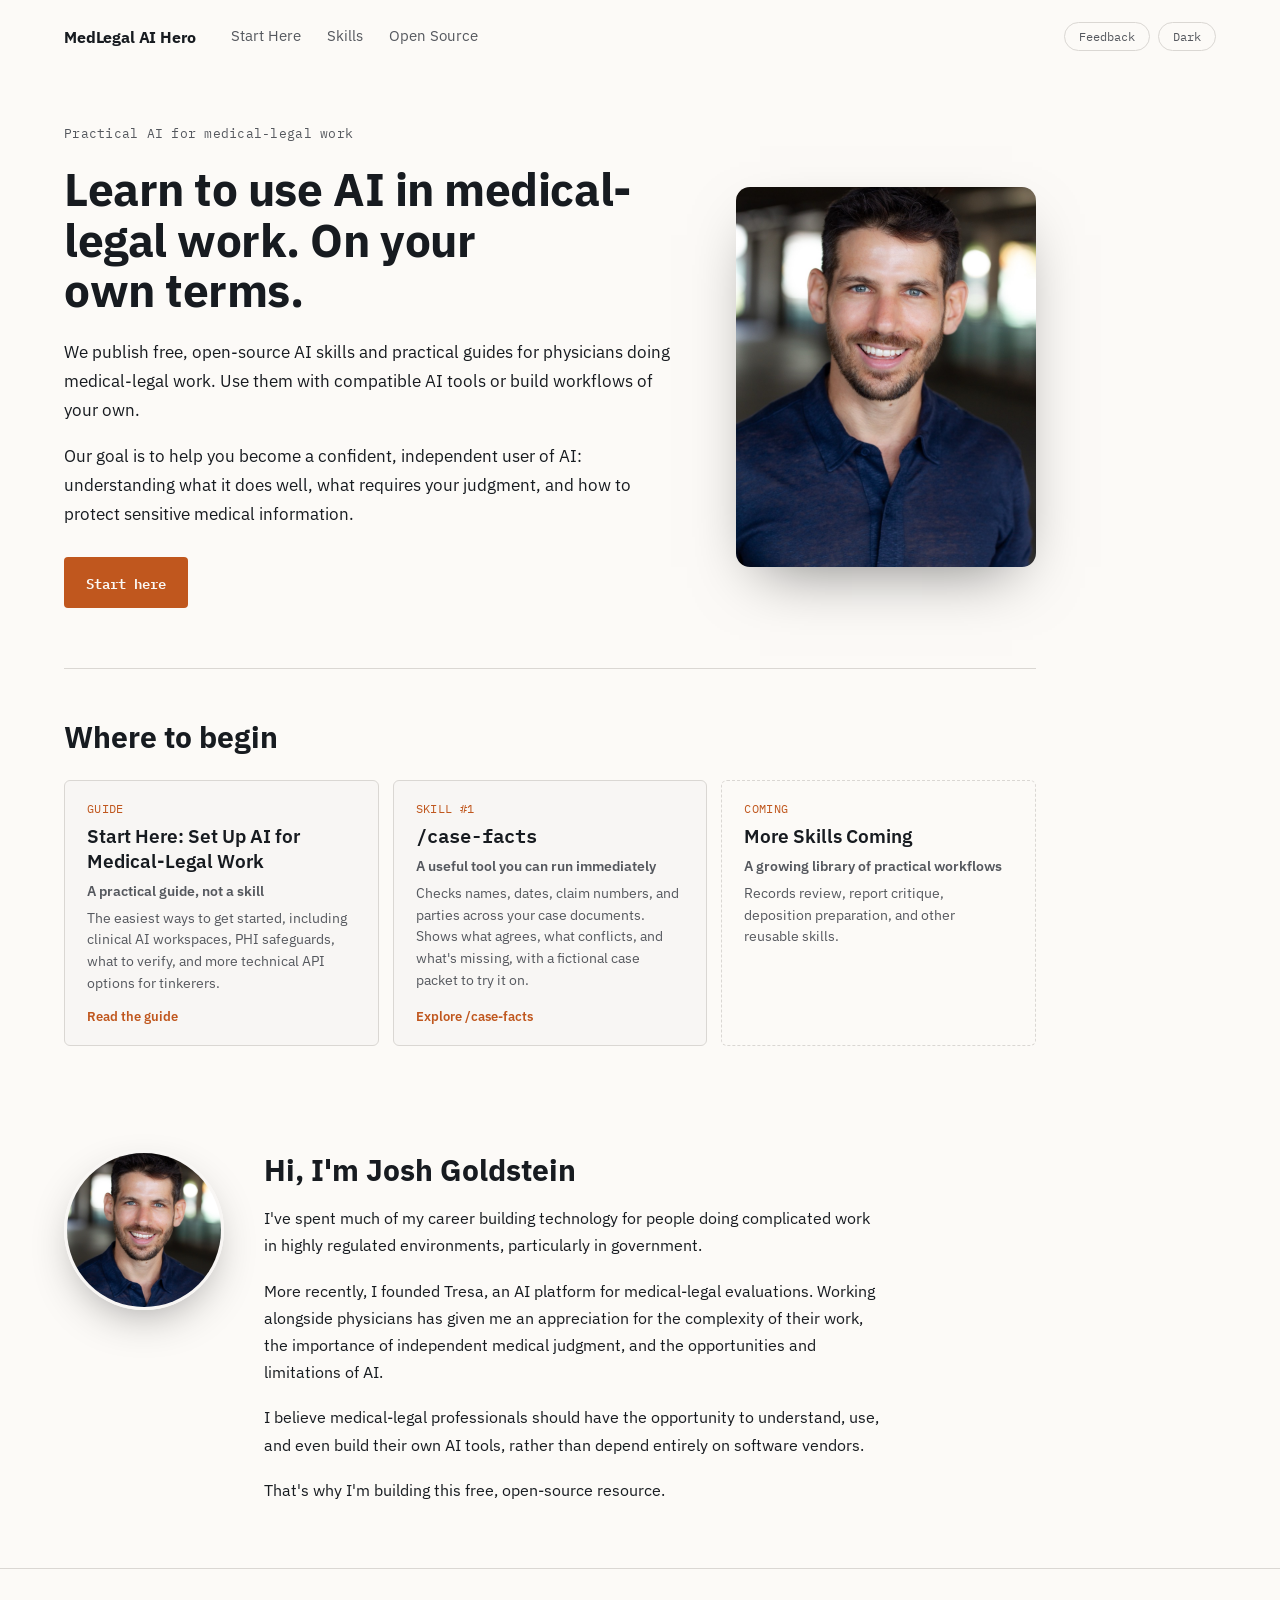
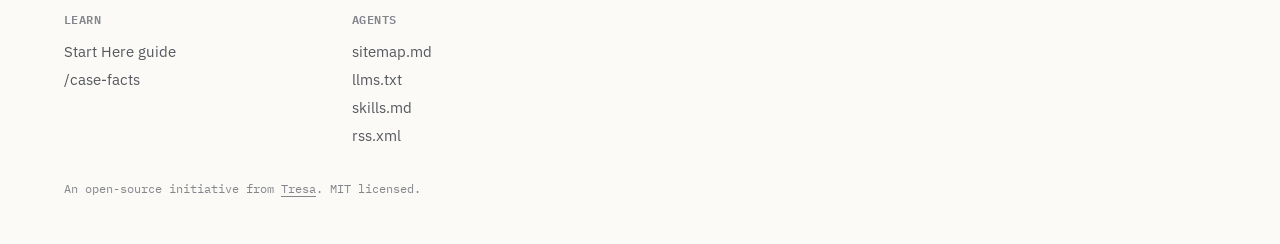
==== commit 23f79c1d: "repo: contribution and security files, CI checks, packaging and site script fixes - SECURITY.md, CON" ====
--- a/docs/index.html
+++ b/docs/index.html
@@ -83,7 +83,7 @@
       <h2>Hi, I'm Josh Goldstein</h2>
       <div class="prose">
         <p>I've spent much of my career building technology for people doing complicated work in highly regulated environments, particularly in government.</p>
-        <p>More recently, I founded Tresa, an AI platform for medical-legal evaluations. Working alongside physicians has given me an appreciation for the complexity of their work, the importance of independent medical judgment, and the opportunities and limitations of AI.</p>
+        <p>More recently, I founded <a href="https://www.tresagroup.com/" target="_blank" rel="noopener">Tresa</a>, an AI platform for medical-legal evaluations. Working alongside physicians has given me an appreciation for the complexity of their work, the importance of independent medical judgment, and the opportunities and limitations of AI.</p>
         <p>I believe medical-legal professionals should have the opportunity to understand, use, and even build their own AI tools, rather than depend entirely on software vendors.</p>
         <p>That's why I'm building this free, open-source resource.</p>
       </div>
@@ -117,12 +117,13 @@
 <dialog class="feedback" id="feedback">
   <form method="dialog" class="feedback-form" id="feedback-form" action="https://formspree.io/f/mqpqjgvn" data-endpoint="https://formspree.io/f/mqpqjgvn">
     <div class="feedback-head"><span>Feedback</span><button type="button" class="btn-pill" id="feedback-close" aria-label="Close">Close</button></div>
+    <p class="feedback-warn">Do not include patient or case information.</p>
     <label>What would make this more useful?<textarea name="message" rows="5" required></textarea></label>
     <label>Email, if you want a reply<input type="email" name="email" autocomplete="email"></label>
     <input type="hidden" name="page" value="">
     <div class="feedback-foot">
       <button type="submit" class="btn-primary">Send</button>
-      <span class="note">Goes to Formspree, then to us. Do not include patient information.</span>
+      <span class="note">Goes to Formspree, then to us.</span>
     </div>
   </form>
   <div class="feedback-done" id="feedback-done" hidden>Thank you. Read and appreciated.</div>
--- a/docs/style.css
+++ b/docs/style.css
@@ -310,7 +310,7 @@
 
 /* Bio */
 .bio { display: grid; grid-template-columns: 160px minmax(0, 1fr); gap: 40px; align-items: start; padding: 64px var(--pad-x) 24px; max-width: calc(880px + var(--pad-x)); }
-.bio-photo { width: 160px; height: 160px; border-radius: 50%; object-fit: cover; border: 3px solid var(--surface); box-shadow: 0 16px 48px -18px rgba(0,0,0,0.45); }
+.bio-photo { width: 160px; height: 160px; border-radius: 50%; object-fit: cover; object-position: 50% 8%; border: 3px solid var(--surface); box-shadow: 0 16px 48px -18px rgba(0,0,0,0.45); }
 .bio h2 { margin-bottom: 16px; }
 .bio .prose { font-size: 16px; }
 
@@ -372,3 +372,5 @@
 }
 .article .finding-fields { gap: 2px; }
 .article .finding-fields dt:not(:first-child) { margin-top: 14px; }
+
+.feedback-warn { margin: 0 0 4px; font-size: 13px; font-weight: 600; color: var(--accent); }
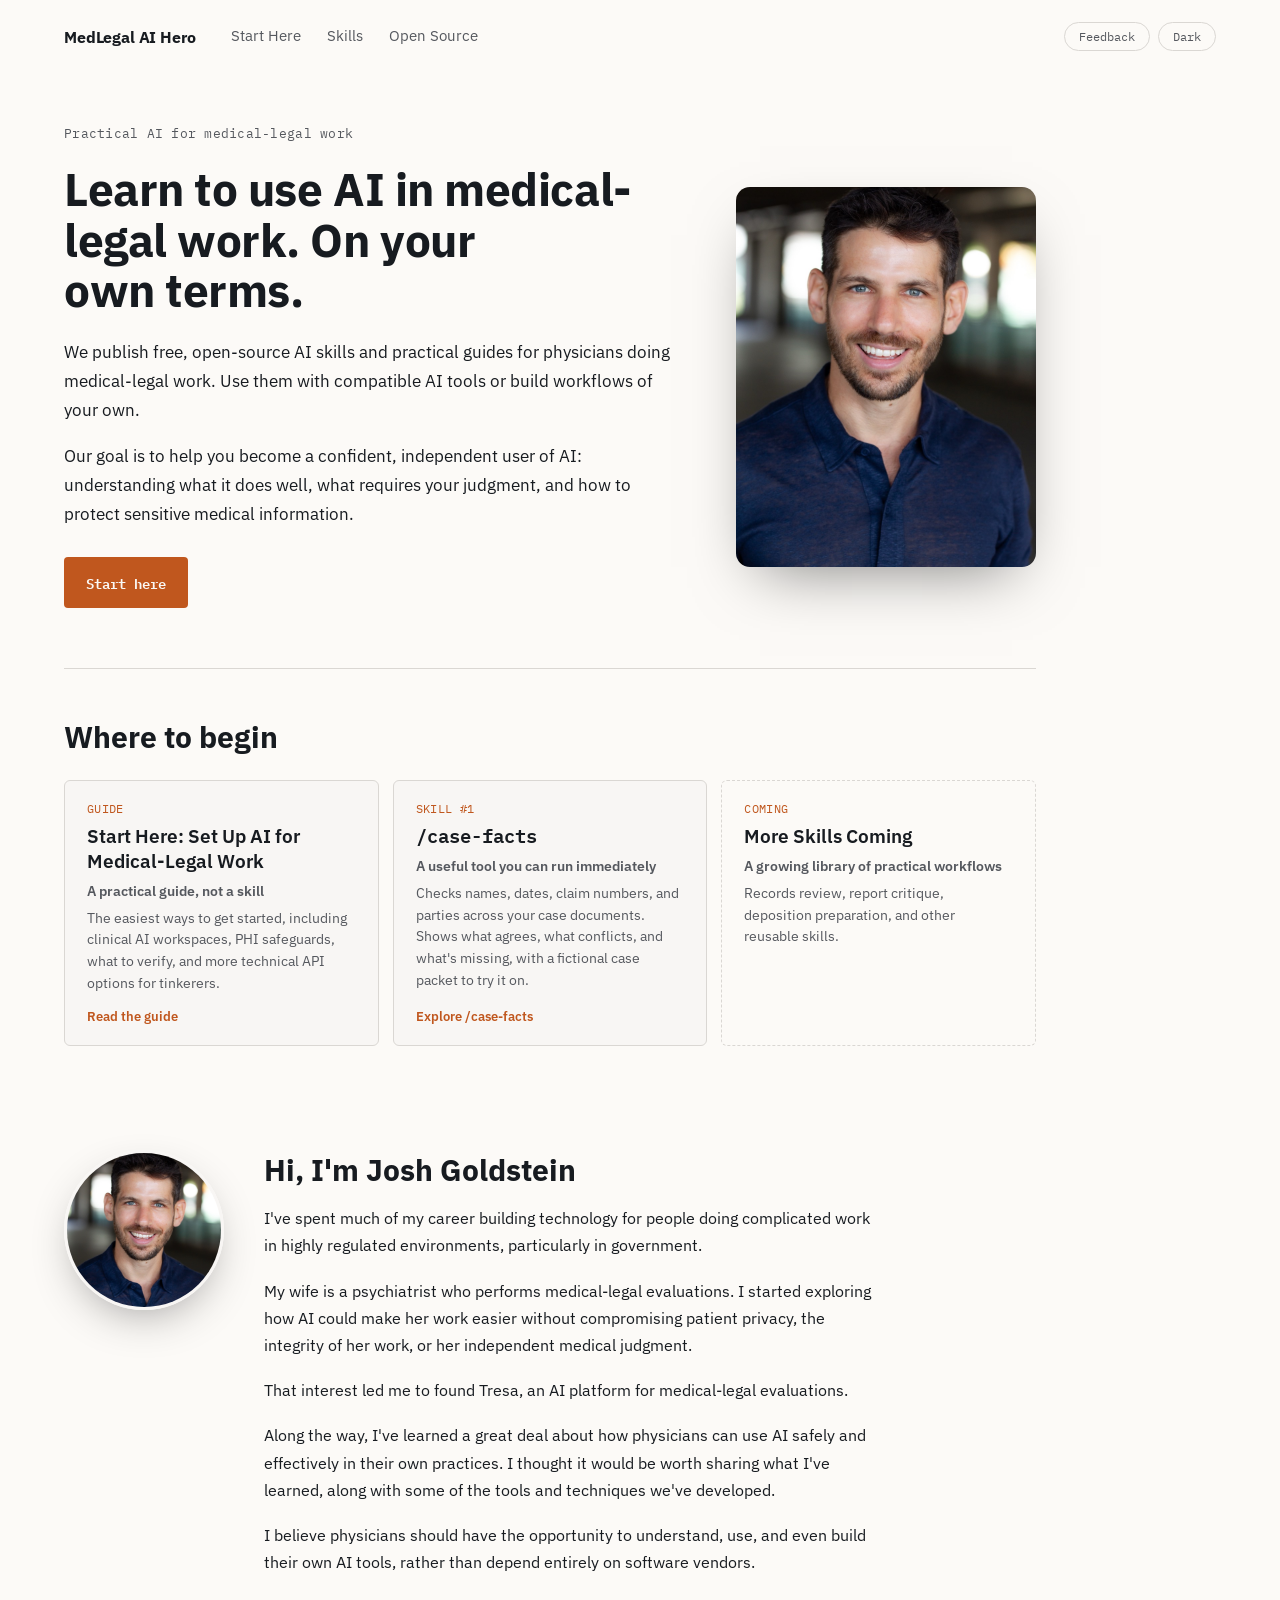
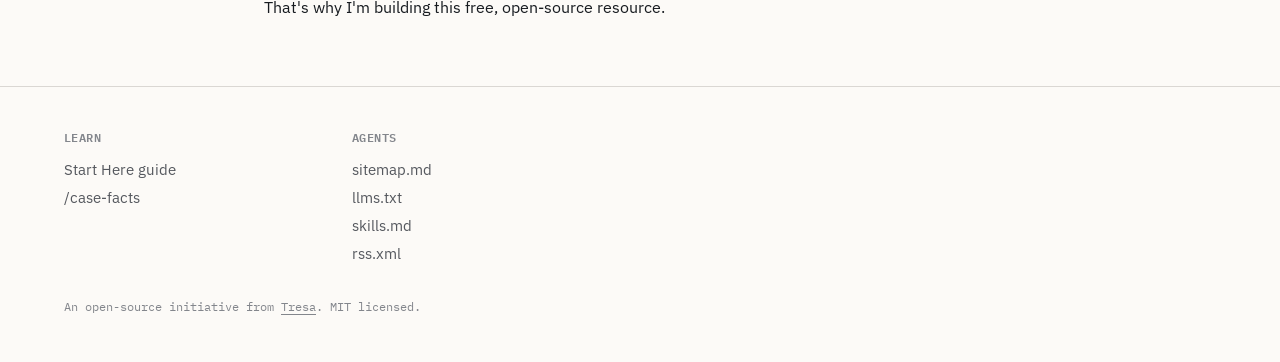
==== commit 3d333303: "site: bio rewrite Co-Authored-By: Claude Fable 5.2 <noreply@anthropic.com>" ====
--- a/docs/index.html
+++ b/docs/index.html
@@ -83,8 +83,10 @@
       <h2>Hi, I'm Josh Goldstein</h2>
       <div class="prose">
         <p>I've spent much of my career building technology for people doing complicated work in highly regulated environments, particularly in government.</p>
-        <p>More recently, I founded <a href="https://www.tresagroup.com/" target="_blank" rel="noopener">Tresa</a>, an AI platform for medical-legal evaluations. Working alongside physicians has given me an appreciation for the complexity of their work, the importance of independent medical judgment, and the opportunities and limitations of AI.</p>
-        <p>I believe medical-legal professionals should have the opportunity to understand, use, and even build their own AI tools, rather than depend entirely on software vendors.</p>
+        <p>My wife is a psychiatrist who performs medical-legal evaluations. I started exploring how AI could make her work easier without compromising patient privacy, the integrity of her work, or her independent medical judgment.</p>
+        <p>That interest led me to found <a href="https://www.tresagroup.com/" target="_blank" rel="noopener">Tresa</a>, an AI platform for medical-legal evaluations.</p>
+        <p>Along the way, I've learned a great deal about how physicians can use AI safely and effectively in their own practices. I thought it would be worth sharing what I've learned, along with some of the tools and techniques we've developed.</p>
+        <p>I believe physicians should have the opportunity to understand, use, and even build their own AI tools, rather than depend entirely on software vendors.</p>
         <p>That's why I'm building this free, open-source resource.</p>
       </div>
     </div>
